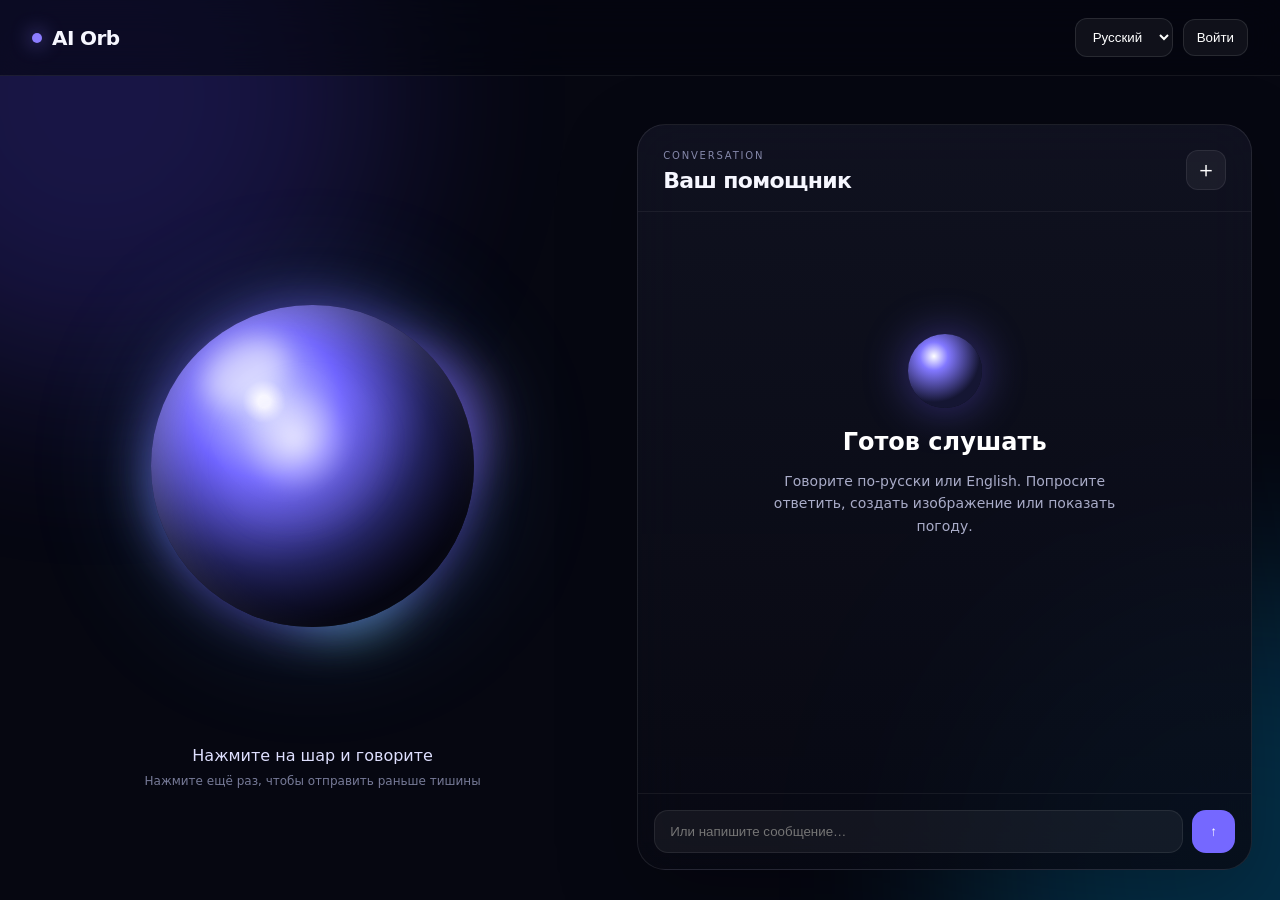
==== index.html @ 3e9a9ad0 "Add files via upload" ====
<!doctype html>
<html lang="ru">
<head>
  <meta charset="UTF-8" />
  <meta name="viewport" content="width=device-width,initial-scale=1,viewport-fit=cover" />
  <meta name="theme-color" content="#070812" />
  <title>AI Orb</title>
  <link rel="stylesheet" href="/styles.css" />
</head>
<body>
  <div class="ambient ambient-a"></div>
  <div class="ambient ambient-b"></div>

  <header class="topbar">
    <div class="brand"><span class="brand-dot"></span> AI Orb</div>
    <div class="top-actions">
      <select id="language" aria-label="Language">
        <option value="ru">Русский</option>
        <option value="en">English</option>
      </select>
      <button id="authButton" class="ghost-btn">Войти</button>
    </div>
  </header>

  <main class="layout">
    <section class="orb-stage">
      <div class="orb-wrap" id="orbWrap">
        <div class="gas gas-1"></div>
        <div class="gas gas-2"></div>
        <div class="gas gas-3"></div>
        <div class="orb-glow"></div>
        <button id="orb" class="orb" aria-label="Нажмите для записи">
          <span class="orb-core"></span>
          <span class="orb-sheen"></span>
        </button>
      </div>
      <div id="status" class="status">Нажмите на шар и говорите</div>
      <div class="hint">Нажмите ещё раз, чтобы отправить раньше тишины</div>
    </section>

    <section class="chat-panel">
      <div class="chat-head">
        <div>
          <div class="eyebrow">CONVERSATION</div>
          <h1>Ваш помощник</h1>
        </div>
        <button id="newChat" class="icon-btn" title="Новый разговор">＋</button>
      </div>
      <div id="messages" class="messages">
        <div class="welcome">
          <div class="welcome-orb"></div>
          <h2>Готов слушать</h2>
          <p>Говорите по-русски или English. Попросите ответить, создать изображение или показать погоду.</p>
        </div>
      </div>
      <form id="textForm" class="composer">
        <input id="textInput" autocomplete="off" placeholder="Или напишите сообщение…" />
        <button type="submit" class="send-btn">↑</button>
      </form>
    </section>
  </main>

  <div id="authModal" class="modal hidden">
    <div class="modal-card">
      <button id="closeAuth" class="modal-close">×</button>
      <div class="eyebrow">ACCOUNT</div>
      <h2 id="authTitle">Войти</h2>
      <p id="authSubtitle">Чтобы сохранять разговоры в MongoDB.</p>
      <form id="authForm">
        <input id="email" type="email" placeholder="Email" required />
        <input id="password" type="password" placeholder="Пароль (8+ символов)" minlength="8" required />
        <button class="primary-btn" type="submit" id="authSubmit">Войти</button>
      </form>
      <button id="toggleAuth" class="link-btn">Нет аккаунта? Зарегистрироваться</button>
      <div id="authError" class="error"></div>
    </div>
  </div>

  <script src="/app.js"></script>
</body>
</html>
---- styles.css ----
*{box-sizing:border-box}html,body{margin:0;min-height:100%;font-family:Inter,ui-sans-serif,system-ui,-apple-system,BlinkMacSystemFont,"Segoe UI",sans-serif;background:#060711;color:#f6f7ff}body{overflow-x:hidden}.ambient{position:fixed;width:45vw;height:45vw;border-radius:50%;filter:blur(100px);opacity:.22;pointer-events:none}.ambient-a{background:#5d4bff;left:-15vw;top:-15vw}.ambient-b{background:#00b7ff;right:-20vw;bottom:-20vw}.topbar{height:76px;display:flex;align-items:center;justify-content:space-between;padding:0 32px;border-bottom:1px solid rgba(255,255,255,.07);backdrop-filter:blur(20px);position:sticky;top:0;z-index:5;background:rgba(5,6,15,.58)}.brand{font-weight:700;letter-spacing:-.03em;font-size:20px;display:flex;align-items:center;gap:10px}.brand-dot{width:10px;height:10px;border-radius:50%;background:#8c7dff;box-shadow:0 0 20px #8c7dff}.top-actions{display:flex;gap:10px;align-items:center}.top-actions select,.ghost-btn{border:1px solid rgba(255,255,255,.1);background:rgba(255,255,255,.05);color:#fff;border-radius:12px;padding:10px 13px}.ghost-btn{cursor:pointer}.layout{max-width:1300px;margin:0 auto;display:grid;grid-template-columns:1fr 1.08fr;gap:40px;padding:48px 28px 30px;min-height:calc(100vh - 76px)}.orb-stage{min-height:700px;display:flex;flex-direction:column;align-items:center;justify-content:center;position:relative}.orb-wrap{width:min(520px,80vw);aspect-ratio:1;position:relative;display:grid;place-items:center}.orb{width:62%;height:62%;border:0;border-radius:50%;position:relative;cursor:pointer;background:radial-gradient(circle at 35% 30%,#fff 0 2%,#b7b8ff 7%,#7065ff 25%,#28296e 54%,#0a0b22 75%);box-shadow:0 0 50px rgba(118,105,255,.55),0 0 130px rgba(81,180,255,.2),inset -30px -35px 70px rgba(0,0,0,.55),inset 15px 20px 40px rgba(255,255,255,.18);transition:transform .18s ease,filter .18s ease}.orb:hover{transform:scale(1.025)}.orb.recording{transform:scale(1.055);filter:saturate(1.3);box-shadow:0 0 70px rgba(121,108,255,.8),0 0 170px rgba(40,190,255,.32),inset -30px -35px 70px rgba(0,0,0,.55)}.orb.processing{animation:orbPulse 1s ease-in-out infinite}.orb-core{position:absolute;inset:22%;border-radius:50%;background:radial-gradient(circle at 40% 35%,rgba(255,255,255,.8),rgba(154,147,255,.15) 35%,transparent 65%);filter:blur(8px)}.orb-sheen{position:absolute;left:15%;top:12%;width:28%;height:18%;border-radius:50%;background:rgba(255,255,255,.5);filter:blur(12px);transform:rotate(-30deg)}.orb-glow{position:absolute;inset:15%;border-radius:50%;background:radial-gradient(circle,rgba(110,95,255,.22),transparent 62%);filter:blur(35px)}.gas{position:absolute;border-radius:50%;mix-blend-mode:screen;filter:blur(18px);opacity:.6;animation:float 7s ease-in-out infinite}.gas-1{width:45%;height:30%;background:radial-gradient(circle,#6cf 0,transparent 70%);left:12%;top:38%}.gas-2{width:35%;height:40%;background:radial-gradient(circle,#9a6cff 0,transparent 70%);right:12%;top:22%;animation-delay:-2s}.gas-3{width:38%;height:28%;background:radial-gradient(circle,#65ffd0 0,transparent 70%);right:25%;bottom:15%;animation-delay:-4s}.status{font-size:16px;margin-top:20px;color:#dfe0ff}.hint{font-size:12px;color:#777b98;margin-top:9px}.chat-panel{border:1px solid rgba(255,255,255,.09);border-radius:28px;background:linear-gradient(180deg,rgba(18,19,34,.86),rgba(8,9,19,.82));backdrop-filter:blur(25px);min-height:700px;display:flex;flex-direction:column;overflow:hidden;box-shadow:0 25px 80px rgba(0,0,0,.25)}.chat-head{padding:25px 25px 18px;display:flex;justify-content:space-between;border-bottom:1px solid rgba(255,255,255,.06)}.eyebrow{font-size:10px;letter-spacing:.18em;color:#8588aa}.chat-head h1{margin:7px 0 0;font-size:22px;letter-spacing:-.03em}.icon-btn{border:1px solid rgba(255,255,255,.08);background:rgba(255,255,255,.05);color:white;border-radius:12px;width:40px;height:40px;font-size:22px;cursor:pointer}.messages{flex:1;padding:22px;overflow:auto}.welcome{text-align:center;max-width:390px;margin:100px auto;color:#a9acc8}.welcome h2{color:#fff;margin:20px 0 7px}.welcome p{line-height:1.6;font-size:14px}.welcome-orb{margin:auto;width:74px;height:74px;border-radius:50%;background:radial-gradient(circle at 35% 30%,#fff,#8278ff 20%,#151633 65%);box-shadow:0 0 45px rgba(112,100,255,.45)}.message{display:flex;margin:0 0 16px}.message.user{justify-content:flex-end}.bubble{max-width:78%;padding:12px 15px;border-radius:18px;line-height:1.5;font-size:14px;background:rgba(255,255,255,.055);border:1px solid rgba(255,255,255,.06)}.user .bubble{background:linear-gradient(135deg,#675cff,#4d5be8);border:0}.bubble img{display:block;width:100%;max-width:420px;border-radius:13px;margin-top:10px}.action-label{font-size:10px;opacity:.6;margin-bottom:5px;text-transform:uppercase;letter-spacing:.12em}.composer{display:flex;gap:9px;padding:16px;border-top:1px solid rgba(255,255,255,.06)}.composer input,.modal-card input{width:100%;border:1px solid rgba(255,255,255,.08);background:rgba(255,255,255,.05);color:#fff;outline:0;border-radius:14px;padding:13px 15px}.send-btn,.primary-btn{border:0;background:#7568ff;color:#fff;border-radius:14px;padding:0 18px;cursor:pointer}.modal{position:fixed;inset:0;background:rgba(0,0,0,.68);backdrop-filter:blur(15px);display:grid;place-items:center;z-index:20}.hidden{display:none}.modal-card{width:min(420px,calc(100vw - 34px));padding:28px;border-radius:24px;background:#101121;border:1px solid rgba(255,255,255,.1);position:relative}.modal-card h2{margin:8px 0}.modal-card p{color:#8e92af;font-size:13px;margin-bottom:20px}.modal-card form{display:grid;gap:10px}.primary-btn{height:46px}.link-btn{margin-top:14px;background:none;border:0;color:#a8a1ff;cursor:pointer}.modal-close{position:absolute;right:16px;top:12px;background:none;border:0;color:#888;font-size:26px;cursor:pointer}.error{color:#ff879d;font-size:12px;margin-top:10px;min-height:18px}@keyframes float{0%,100%{transform:translate(0,0) scale(1)}50%{transform:translate(10px,-18px) scale(1.12)}}@keyframes orbPulse{0%,100%{transform:scale(1)}50%{transform:scale(1.045)}}@media(max-width:900px){.layout{grid-template-columns:1fr;padding:20px 15px}.orb-stage{min-height:480px}.chat-panel{min-height:600px}.topbar{padding:0 15px}.orb-wrap{width:min(430px,92vw)}}@media(max-width:560px){.brand{font-size:17px}.orb-stage{min-height:420px}.status{font-size:14px}.hint{font-size:11px}.chat-panel{border-radius:22px}.messages{padding:15px}.bubble{max-width:88%}}
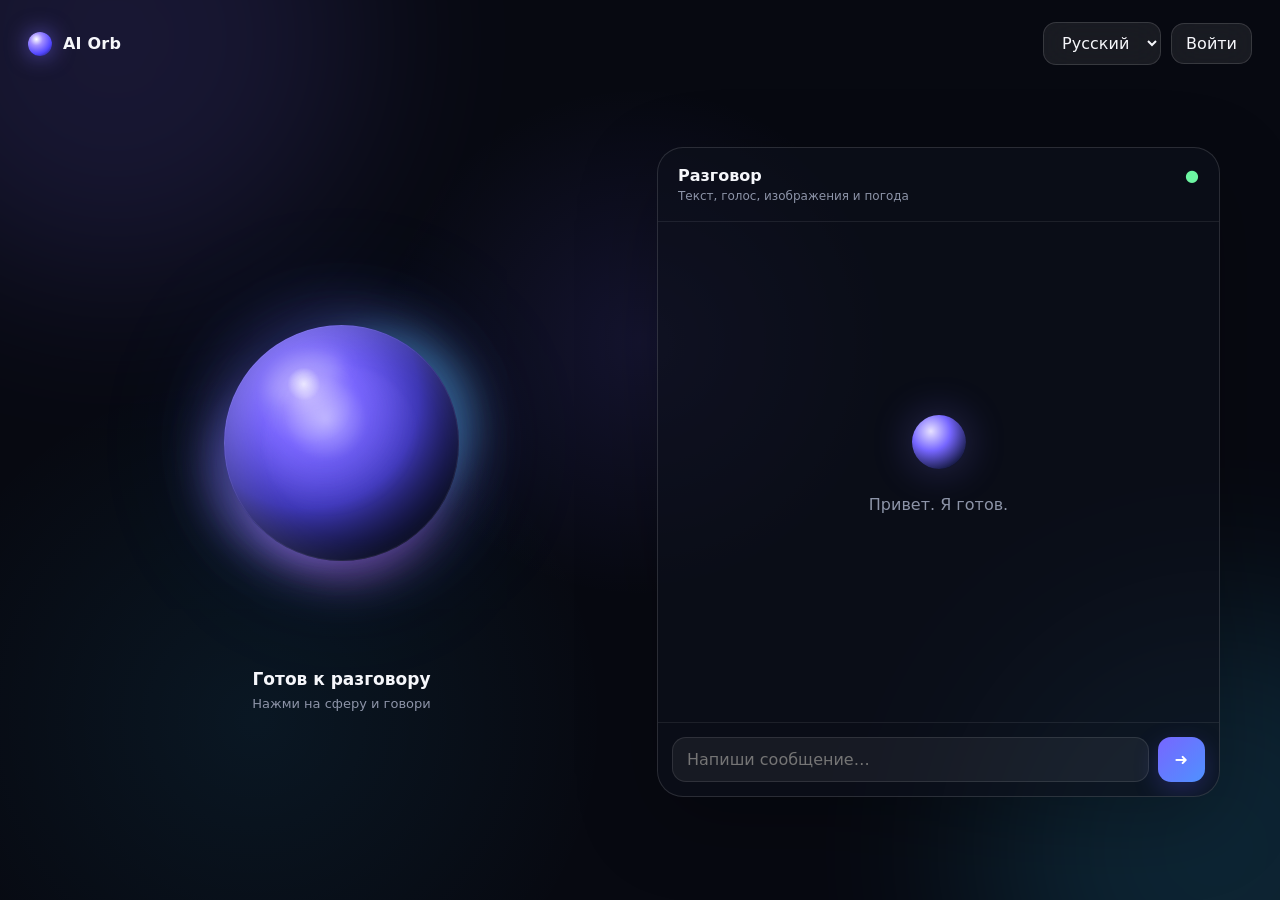
==== commit 2e0bf390: "Add files via upload" ====
--- a/index.html
+++ b/index.html
@@ -1,81 +1,95 @@
 <!doctype html>
 <html lang="ru">
 <head>
-  <meta charset="UTF-8" />
-  <meta name="viewport" content="width=device-width,initial-scale=1,viewport-fit=cover" />
-  <meta name="theme-color" content="#070812" />
+  <meta charset="utf-8">
+  <meta name="viewport" content="width=device-width, initial-scale=1">
+  <meta name="theme-color" content="#080a12">
   <title>AI Orb</title>
-  <link rel="stylesheet" href="/styles.css" />
+  <link rel="stylesheet" href="/style.css">
 </head>
 <body>
-  <div class="ambient ambient-a"></div>
-  <div class="ambient ambient-b"></div>
+  <div class="background">
+    <div class="glow glow-a"></div>
+    <div class="glow glow-b"></div>
+    <div class="stars"></div>
+  </div>
 
   <header class="topbar">
-    <div class="brand"><span class="brand-dot"></span> AI Orb</div>
+    <div class="brand">
+      <div class="brand-orb"></div>
+      <span>AI Orb</span>
+    </div>
+
     <div class="top-actions">
       <select id="language" aria-label="Language">
         <option value="ru">Русский</option>
         <option value="en">English</option>
       </select>
-      <button id="authButton" class="ghost-btn">Войти</button>
+      <button id="authButton" class="glass-button">Войти</button>
     </div>
   </header>
 
-  <main class="layout">
-    <section class="orb-stage">
-      <div class="orb-wrap" id="orbWrap">
-        <div class="gas gas-1"></div>
-        <div class="gas gas-2"></div>
-        <div class="gas gas-3"></div>
-        <div class="orb-glow"></div>
-        <button id="orb" class="orb" aria-label="Нажмите для записи">
+  <main class="app-shell">
+    <section class="orb-section">
+      <div class="orb-wrap">
+        <div class="orb-aura"></div>
+        <div class="gas gas-one"></div>
+        <div class="gas gas-two"></div>
+        <div class="gas gas-three"></div>
+
+        <button id="orb" class="orb" aria-label="Начать запись">
           <span class="orb-core"></span>
-          <span class="orb-sheen"></span>
+          <span class="orb-shine"></span>
+          <span class="orb-ripple"></span>
         </button>
       </div>
-      <div id="status" class="status">Нажмите на шар и говорите</div>
-      <div class="hint">Нажмите ещё раз, чтобы отправить раньше тишины</div>
+
+      <div id="status" class="status">Готов к разговору</div>
+      <div id="hint" class="hint">Нажми на сферу и говори</div>
     </section>
 
     <section class="chat-panel">
-      <div class="chat-head">
+      <div class="chat-header">
         <div>
-          <div class="eyebrow">CONVERSATION</div>
-          <h1>Ваш помощник</h1>
+          <div class="chat-title">Разговор</div>
+          <div class="chat-subtitle">Текст, голос, изображения и погода</div>
         </div>
-        <button id="newChat" class="icon-btn" title="Новый разговор">＋</button>
+        <div id="connection" class="connection">●</div>
       </div>
+
       <div id="messages" class="messages">
-        <div class="welcome">
-          <div class="welcome-orb"></div>
-          <h2>Готов слушать</h2>
-          <p>Говорите по-русски или English. Попросите ответить, создать изображение или показать погоду.</p>
+        <div class="empty-message">
+          <div class="empty-orb"></div>
+          <p>Привет. Я готов.</p>
         </div>
       </div>
-      <form id="textForm" class="composer">
-        <input id="textInput" autocomplete="off" placeholder="Или напишите сообщение…" />
-        <button type="submit" class="send-btn">↑</button>
+
+      <form id="composer" class="composer">
+        <input id="textInput" autocomplete="off"
+               placeholder="Напиши сообщение…">
+        <button type="submit" class="send-button">➜</button>
       </form>
     </section>
   </main>
 
   <div id="authModal" class="modal hidden">
+    <div class="modal-backdrop"></div>
     <div class="modal-card">
-      <button id="closeAuth" class="modal-close">×</button>
-      <div class="eyebrow">ACCOUNT</div>
-      <h2 id="authTitle">Войти</h2>
-      <p id="authSubtitle">Чтобы сохранять разговоры в MongoDB.</p>
+      <button id="closeModal" class="close-button">×</button>
+      <div class="modal-title" id="authTitle">Вход</div>
+      <p class="modal-subtitle" id="authSubtitle">Войди, чтобы сохранять разговоры.</p>
+
       <form id="authForm">
-        <input id="email" type="email" placeholder="Email" required />
-        <input id="password" type="password" placeholder="Пароль (8+ символов)" minlength="8" required />
-        <button class="primary-btn" type="submit" id="authSubmit">Войти</button>
+        <input id="email" type="email" placeholder="Email" required>
+        <input id="password" type="password" placeholder="Пароль" minlength="6" required>
+        <button id="authSubmit" type="submit" class="primary-button">Войти</button>
       </form>
-      <button id="toggleAuth" class="link-btn">Нет аккаунта? Зарегистрироваться</button>
-      <div id="authError" class="error"></div>
+
+      <button id="toggleAuth" class="link-button">Создать аккаунт</button>
+      <div id="authError" class="auth-error"></div>
     </div>
   </div>
 
   <script src="/app.js"></script>
 </body>
-</html>+</html>
--- a/style.css
+++ b/style.css
@@ -0,0 +1,455 @@
+:root {
+  --bg: #070911;
+  --text: #f6f7fb;
+  --muted: #8d94a8;
+  --glass: rgba(255,255,255,.075);
+  --border: rgba(255,255,255,.13);
+  --accent: #8b7cff;
+  --accent2: #57d8ff;
+}
+
+* { box-sizing: border-box; }
+
+html, body {
+  margin: 0;
+  min-height: 100%;
+  font-family: Inter, ui-sans-serif, system-ui, -apple-system, BlinkMacSystemFont, "Segoe UI", sans-serif;
+  color: var(--text);
+  background: var(--bg);
+}
+
+body {
+  min-height: 100vh;
+  overflow-x: hidden;
+}
+
+button, input, select { font: inherit; }
+
+.background {
+  position: fixed;
+  inset: 0;
+  overflow: hidden;
+  pointer-events: none;
+  background:
+    radial-gradient(circle at 50% 38%, rgba(111, 95, 255, .13), transparent 30%),
+    radial-gradient(circle at 20% 80%, rgba(43, 192, 255, .08), transparent 28%),
+    #070911;
+}
+
+.glow {
+  position: absolute;
+  width: 38vw;
+  height: 38vw;
+  border-radius: 50%;
+  filter: blur(90px);
+  opacity: .14;
+}
+
+.glow-a { top: -16vw; left: -10vw; background: #806cff; }
+.glow-b { right: -14vw; bottom: -15vw; background: #36c8ff; }
+
+.topbar {
+  position: relative;
+  z-index: 5;
+  display: flex;
+  justify-content: space-between;
+  align-items: center;
+  padding: 22px 28px;
+}
+
+.brand {
+  display: flex;
+  align-items: center;
+  gap: 11px;
+  font-weight: 700;
+  letter-spacing: .2px;
+}
+
+.brand-orb {
+  width: 24px;
+  height: 24px;
+  border-radius: 50%;
+  background: radial-gradient(circle at 35% 30%, white, #a18dff 28%, #5146ff 65%, #10132d);
+  box-shadow: 0 0 22px rgba(126,110,255,.65);
+}
+
+.top-actions {
+  display: flex;
+  gap: 10px;
+  align-items: center;
+}
+
+select, .glass-button {
+  color: var(--text);
+  background: var(--glass);
+  border: 1px solid var(--border);
+  border-radius: 13px;
+  padding: 10px 14px;
+  backdrop-filter: blur(16px);
+}
+
+select option {
+  background: #111421;
+}
+
+.glass-button {
+  cursor: pointer;
+}
+
+.app-shell {
+  position: relative;
+  z-index: 2;
+  width: min(1160px, calc(100% - 32px));
+  margin: 0 auto;
+  display: grid;
+  grid-template-columns: 1fr 1fr;
+  gap: 34px;
+  align-items: center;
+  min-height: calc(100vh - 90px);
+  padding-bottom: 40px;
+}
+
+.orb-section {
+  display: flex;
+  flex-direction: column;
+  align-items: center;
+  justify-content: center;
+}
+
+.orb-wrap {
+  position: relative;
+  width: min(420px, 78vw);
+  aspect-ratio: 1;
+  display: grid;
+  place-items: center;
+}
+
+.orb-aura, .orb, .gas {
+  position: absolute;
+  border-radius: 50%;
+}
+
+.orb-aura {
+  width: 78%;
+  height: 78%;
+  background: radial-gradient(circle, rgba(120, 100, 255, .34), transparent 68%);
+  filter: blur(28px);
+  animation: breathe 4s ease-in-out infinite;
+}
+
+.orb {
+  width: 56%;
+  height: 56%;
+  border: 0;
+  cursor: pointer;
+  overflow: hidden;
+  background:
+    radial-gradient(circle at 34% 25%, rgba(255,255,255,.9), transparent 7%),
+    radial-gradient(circle at 35% 30%, #b9a9ff 0, #7764ff 22%, #4b43db 50%, #161b4d 76%, #090b18 100%);
+  box-shadow:
+    inset -25px -35px 70px rgba(0,0,0,.45),
+    inset 18px 10px 35px rgba(255,255,255,.17),
+    0 0 80px rgba(101, 89, 255, .28),
+    0 0 150px rgba(63, 181, 255, .12);
+  transform: scale(var(--orb-scale, 1));
+  transition: transform .08s linear, box-shadow .3s ease;
+  z-index: 3;
+}
+
+.orb:hover {
+  box-shadow:
+    inset -25px -35px 70px rgba(0,0,0,.45),
+    inset 18px 10px 35px rgba(255,255,255,.2),
+    0 0 100px rgba(101, 89, 255, .4);
+}
+
+.orb-core {
+  position: absolute;
+  inset: 17%;
+  border-radius: 50%;
+  background: radial-gradient(circle at 40% 35%, rgba(255,255,255,.42), rgba(145,124,255,.15) 30%, transparent 70%);
+  filter: blur(2px);
+}
+
+.orb-shine {
+  position: absolute;
+  width: 35%;
+  height: 18%;
+  left: 17%;
+  top: 13%;
+  border-radius: 50%;
+  background: rgba(255,255,255,.16);
+  transform: rotate(-25deg);
+  filter: blur(8px);
+}
+
+.orb-ripple {
+  position: absolute;
+  inset: 0;
+  border-radius: 50%;
+  border: 1px solid rgba(255,255,255,.16);
+  opacity: .45;
+}
+
+.gas {
+  width: 43%;
+  height: 43%;
+  filter: blur(18px);
+  opacity: .35;
+  z-index: 2;
+  mix-blend-mode: screen;
+}
+
+.gas-one {
+  background: #8877ff;
+  transform: translate(-24%, 15%);
+  animation: gas1 5s ease-in-out infinite;
+}
+
+.gas-two {
+  background: #4edaff;
+  transform: translate(22%, -12%);
+  animation: gas2 6s ease-in-out infinite;
+}
+
+.gas-three {
+  background: #d66cff;
+  transform: translate(2%, 25%);
+  animation: gas3 7s ease-in-out infinite;
+}
+
+.status {
+  margin-top: 16px;
+  font-size: 17px;
+  font-weight: 650;
+}
+
+.hint {
+  color: var(--muted);
+  font-size: 13px;
+  margin-top: 7px;
+}
+
+.chat-panel {
+  height: min(650px, calc(100vh - 150px));
+  min-height: 460px;
+  border: 1px solid var(--border);
+  background: rgba(13, 16, 27, .63);
+  backdrop-filter: blur(24px);
+  border-radius: 26px;
+  overflow: hidden;
+  box-shadow: 0 25px 80px rgba(0,0,0,.25);
+  display: flex;
+  flex-direction: column;
+}
+
+.chat-header {
+  padding: 18px 20px;
+  border-bottom: 1px solid rgba(255,255,255,.08);
+  display: flex;
+  justify-content: space-between;
+}
+
+.chat-title { font-weight: 700; }
+.chat-subtitle { margin-top: 4px; color: var(--muted); font-size: 12px; }
+.connection { color: #6df5a2; }
+
+.messages {
+  flex: 1;
+  overflow-y: auto;
+  padding: 20px;
+  display: flex;
+  flex-direction: column;
+  gap: 12px;
+}
+
+.empty-message {
+  height: 100%;
+  display: grid;
+  place-items: center;
+  align-content: center;
+  color: var(--muted);
+  gap: 10px;
+}
+
+.empty-orb {
+  width: 54px;
+  height: 54px;
+  border-radius: 50%;
+  background: radial-gradient(circle at 35% 30%, #e7e1ff, #7666ff 38%, #171b46 78%);
+  box-shadow: 0 0 40px rgba(120,105,255,.3);
+}
+
+.message {
+  max-width: 86%;
+  padding: 12px 14px;
+  border-radius: 17px;
+  line-height: 1.48;
+  font-size: 14px;
+  white-space: pre-wrap;
+}
+
+.message.user {
+  align-self: flex-end;
+  background: rgba(122, 107, 255, .2);
+  border: 1px solid rgba(145,133,255,.18);
+}
+
+.message.assistant {
+  align-self: flex-start;
+  background: rgba(255,255,255,.055);
+  border: 1px solid rgba(255,255,255,.08);
+}
+
+.message img {
+  display: block;
+  width: min(100%, 380px);
+  border-radius: 13px;
+  margin-top: 10px;
+}
+
+.composer {
+  display: flex;
+  gap: 9px;
+  padding: 14px;
+  border-top: 1px solid rgba(255,255,255,.08);
+}
+
+.composer input {
+  min-width: 0;
+  flex: 1;
+  color: var(--text);
+  background: rgba(255,255,255,.055);
+  border: 1px solid rgba(255,255,255,.1);
+  outline: none;
+  border-radius: 14px;
+  padding: 12px 14px;
+}
+
+.send-button, .primary-button {
+  border: 0;
+  cursor: pointer;
+  color: white;
+  background: linear-gradient(135deg, #7766ff, #4f91ff);
+  border-radius: 13px;
+  padding: 0 17px;
+  box-shadow: 0 8px 25px rgba(91, 82, 255, .25);
+}
+
+.modal {
+  position: fixed;
+  inset: 0;
+  z-index: 20;
+  display: grid;
+  place-items: center;
+}
+
+.modal.hidden { display: none; }
+
+.modal-backdrop {
+  position: absolute;
+  inset: 0;
+  background: rgba(0,0,0,.6);
+  backdrop-filter: blur(10px);
+}
+
+.modal-card {
+  position: relative;
+  width: min(410px, calc(100% - 32px));
+  padding: 28px;
+  border: 1px solid var(--border);
+  border-radius: 24px;
+  background: rgba(16, 19, 32, .94);
+  box-shadow: 0 30px 100px rgba(0,0,0,.5);
+}
+
+.close-button {
+  position: absolute;
+  right: 15px;
+  top: 12px;
+  border: 0;
+  background: transparent;
+  color: var(--muted);
+  font-size: 27px;
+  cursor: pointer;
+}
+
+.modal-title { font-size: 24px; font-weight: 750; }
+.modal-subtitle { color: var(--muted); font-size: 13px; }
+
+#authForm {
+  display: grid;
+  gap: 10px;
+  margin-top: 18px;
+}
+
+#authForm input {
+  color: var(--text);
+  background: rgba(255,255,255,.06);
+  border: 1px solid rgba(255,255,255,.12);
+  border-radius: 13px;
+  padding: 13px;
+  outline: none;
+}
+
+.primary-button { min-height: 44px; }
+
+.link-button {
+  width: 100%;
+  margin-top: 13px;
+  background: transparent;
+  border: 0;
+  color: #a99fff;
+  cursor: pointer;
+}
+
+.auth-error {
+  min-height: 20px;
+  color: #ff9baf;
+  font-size: 12px;
+  margin-top: 8px;
+}
+
+@keyframes breathe {
+  0%, 100% { transform: scale(.92); opacity: .65; }
+  50% { transform: scale(1.08); opacity: 1; }
+}
+
+@keyframes gas1 {
+  0%, 100% { transform: translate(-24%, 15%) scale(.9); }
+  50% { transform: translate(-10%, 2%) scale(1.2); }
+}
+
+@keyframes gas2 {
+  0%, 100% { transform: translate(22%, -12%) scale(1); }
+  50% { transform: translate(8%, 8%) scale(.75); }
+}
+
+@keyframes gas3 {
+  0%, 100% { transform: translate(2%, 25%) scale(.8); }
+  50% { transform: translate(-8%, 12%) scale(1.18); }
+}
+
+@media (max-width: 850px) {
+  .app-shell {
+    grid-template-columns: 1fr;
+    min-height: auto;
+    padding-top: 20px;
+  }
+
+  .chat-panel {
+    height: 520px;
+    min-height: 420px;
+  }
+
+  .orb-wrap {
+    width: min(360px, 82vw);
+  }
+}
+
+@media (max-width: 500px) {
+  .topbar { padding: 16px; }
+  .brand span { display: none; }
+  .app-shell { width: calc(100% - 20px); }
+  .chat-panel { border-radius: 20px; }
+}
